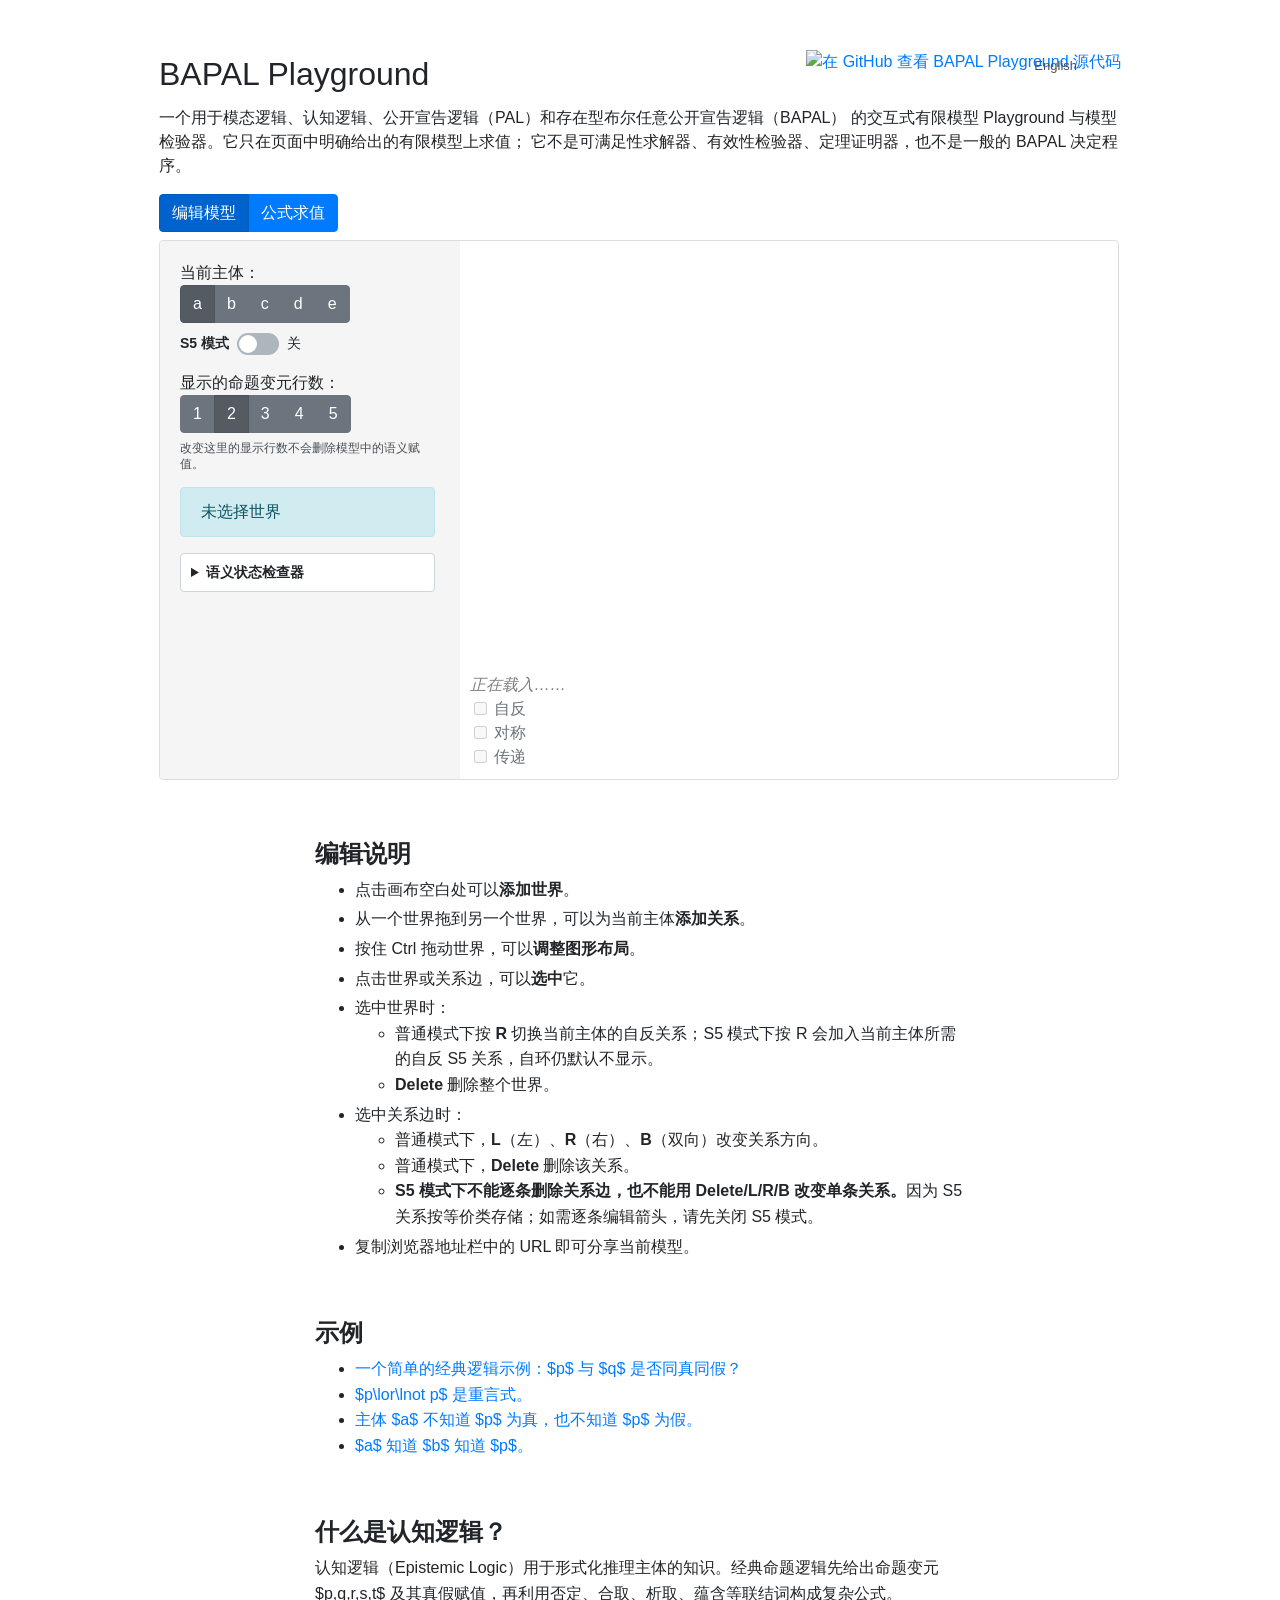
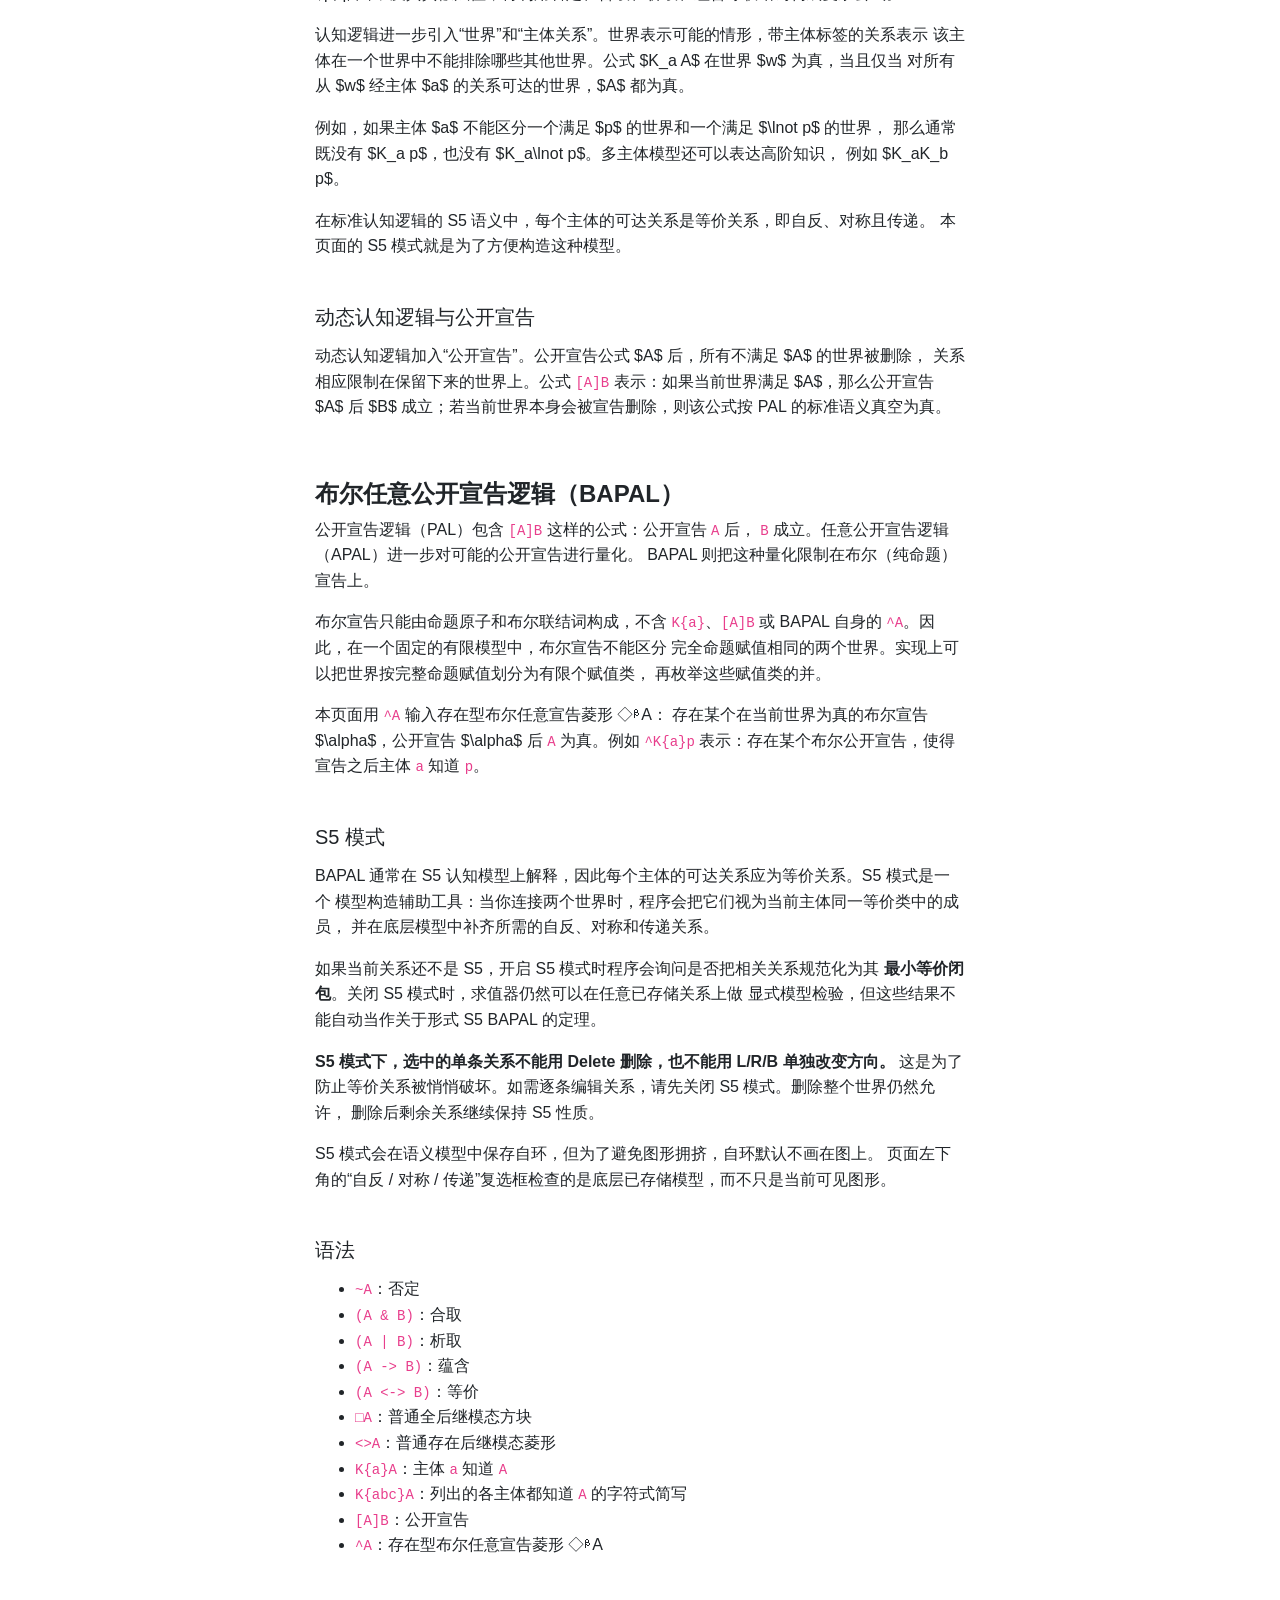
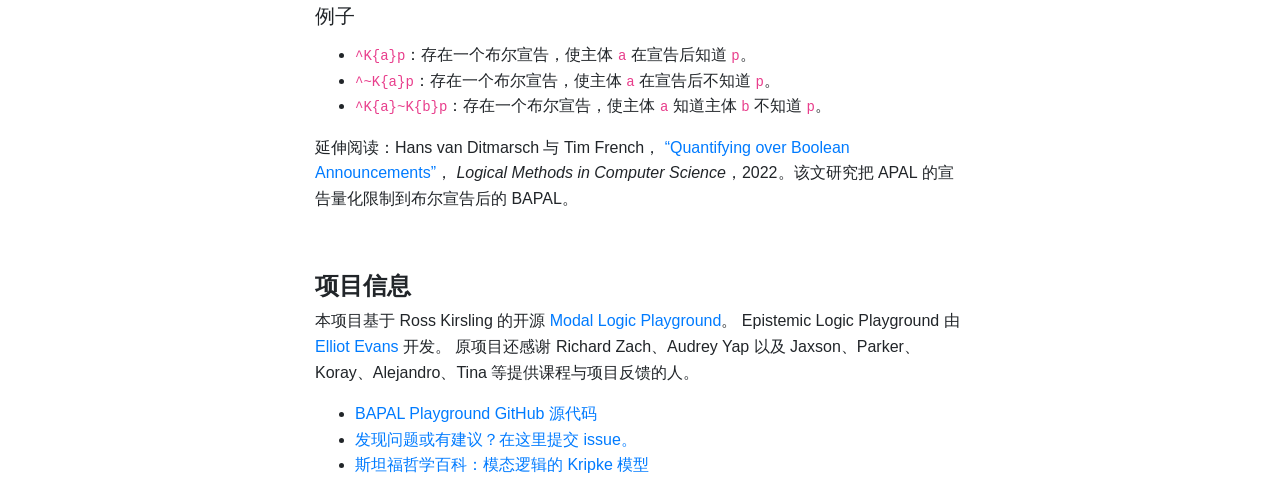
==== zh.html @ 024e2b1b "add UI polish and Chinese localization" ====
<!DOCTYPE html>
<html lang="zh-CN">
  <head>
    <meta charset="utf-8">
    <title>BAPAL Playground — 有限模型检验器</title>
    <link rel="stylesheet" href="https://maxcdn.bootstrapcdn.com/bootstrap/4.0.0/css/bootstrap.min.css" integrity="sha384-Gn5384xqQ1aoWXA+058RXPxPg6fy4IWvTNh0E263XmFcJlSAwiGgFAW/dAiS6JXm" crossorigin="anonymous">
    <link rel="stylesheet" href="css/app.css">
    <link rel="stylesheet" href="css/ui-polish.css">
  </head>

  <body>
    <div id="page-container">
      <div class="language-switch"><a href="index.html" data-language-target="index.html">English</a></div>
      <a href="https://github.com/Raycaesar/bapal"><img class="github-link" src="img/blacktocat-32.png" title="在 GitHub 查看 BAPAL Playground 源代码"></a>

      <h1>BAPAL Playground</h1>
      <p>
        一个用于模态逻辑、认知逻辑、公开宣告逻辑（PAL）和存在型布尔任意公开宣告逻辑（BAPAL）
        的交互式有限模型 Playground 与模型检验器。它只在页面中明确给出的有限模型上求值；
        它不是可满足性求解器、有效性检验器、定理证明器，也不是一般的 BAPAL 决定程序。
      </p>

      <section id="app">
        <div id="mode-select" class="btn-group">
          <button class="btn btn-primary active" onclick="setAppMode(MODE.EDIT)">
            <i class="icon-pencil icon-white"></i> 编辑模型
          </button>
          <button class="btn btn-primary" onclick="setAppMode(MODE.EVAL)">
            <i class="icon-eye-open icon-white"></i> 公式求值
          </button>
        </div>

        <div id="app-body">
          <div class="panel tab-content">
            <div id="edit-pane" class="tab-pane active">
              <div class="agent-btns">
                当前主体：<br>
                <div class="btn-group">
                  <button class="btn btn-secondary active" onclick="setCurrentAgent(0)">a</button>
                  <button class="btn btn-secondary" onclick="setCurrentAgent(1)">b</button>
                  <button class="btn btn-secondary" onclick="setCurrentAgent(2)">c</button>
                  <button class="btn btn-secondary" onclick="setCurrentAgent(3)">d</button>
                  <button class="btn btn-secondary" onclick="setCurrentAgent(4)">e</button>
                </div>

                <div class="s5-mode mt-2">
                  <label class="s5-switch" for="s5-mode-toggle">
                    <span class="s5-switch-label">S5 模式</span>
                    <input id="s5-mode-toggle" type="checkbox" role="switch" onchange="setS5Mode(this.checked)">
                    <span class="s5-switch-slider" aria-hidden="true"></span>
                    <span id="s5-mode-state" class="s5-switch-state">关</span>
                  </label>
                  <div id="s5-edit-message" class="alert alert-info mt-2 mb-0 inactive"></div>
                </div>
              </div>

              <div class="var-count mt-3">
                显示的命题变元行数：<br>
                <div class="btn-group">
                  <button class="btn btn-secondary" onclick="setVarCount(1)">1</button>
                  <button class="btn btn-secondary active" onclick="setVarCount(2)">2</button>
                  <button class="btn btn-secondary" onclick="setVarCount(3)">3</button>
                  <button class="btn btn-secondary" onclick="setVarCount(4)">4</button>
                  <button class="btn btn-secondary" onclick="setVarCount(5)">5</button>
                </div>
                <p class="display-projection-note mb-0">
                  改变这里的显示行数不会删除模型中的语义赋值。
                </p>
              </div>

              <div class="alert alert-info">
                <div class="selected-node-id">未选择世界</div>
                <table class="propvars inactive">
                  <tbody>
                    <tr><td class="var-name">p:</td><td class="var-value"><div class="btn-group">
                      <button class="btn btn-small btn-success" onclick="setVarForSelectedNode(0,true)">真</button>
                      <button class="btn btn-small btn-danger" onclick="setVarForSelectedNode(0,false)">假</button>
                    </div></td></tr>
                    <tr><td class="var-name">q:</td><td class="var-value"><div class="btn-group">
                      <button class="btn btn-small btn-success" onclick="setVarForSelectedNode(1,true)">真</button>
                      <button class="btn btn-small btn-danger" onclick="setVarForSelectedNode(1,false)">假</button>
                    </div></td></tr>
                    <tr class="inactive"><td class="var-name">r:</td><td class="var-value"><div class="btn-group">
                      <button class="btn btn-small btn-success" onclick="setVarForSelectedNode(2,true)">真</button>
                      <button class="btn btn-small btn-danger" onclick="setVarForSelectedNode(2,false)">假</button>
                    </div></td></tr>
                    <tr class="inactive"><td class="var-name">s:</td><td class="var-value"><div class="btn-group">
                      <button class="btn btn-small btn-success" onclick="setVarForSelectedNode(3,true)">真</button>
                      <button class="btn btn-small btn-danger" onclick="setVarForSelectedNode(3,false)">假</button>
                    </div></td></tr>
                    <tr class="inactive"><td class="var-name">t:</td><td class="var-value"><div class="btn-group">
                      <button class="btn btn-small btn-success" onclick="setVarForSelectedNode(4,true)">真</button>
                      <button class="btn btn-small btn-danger" onclick="setVarForSelectedNode(4,false)">假</button>
                    </div></td></tr>
                  </tbody>
                </table>
              </div>

              <details id="semantic-state-inspector" class="semantic-state-inspector">
                <summary>语义状态检查器</summary>
                <p id="semantic-state-summary" class="semantic-state-summary" aria-live="polite">
                  正在载入语义状态。
                </p>
                <p class="semantic-state-note">
                  语义模型是权威状态；下面的图形信息只是一个独立的可视化投影。
                </p>
                <dl class="semantic-state-fields">
                  <div><dt>活动世界</dt><dd id="semantic-live-world-count">0</dd></div>
                  <div><dt>空槽 / 已删除槽</dt><dd id="semantic-null-world-indices">无</dd></div>
                  <div><dt>所有为真的原子键</dt><dd id="semantic-true-atom-keys">无</dd></div>
                  <div><dt>浏览器支持的原子</dt><dd id="semantic-supported-atoms">p, q, r, s, t</dd></div>
                  <div><dt>当前显示的原子行</dt><dd id="semantic-displayed-atoms">p, q</dd></div>
                  <div><dt>被显示投影隐藏的受支持真原子</dt><dd id="semantic-hidden-supported-atoms">无</dd></div>
                  <div><dt>浏览器不支持但语义上为真的键</dt><dd id="semantic-unsupported-atoms">无</dd></div>
                  <div><dt>活动关系标签</dt><dd id="semantic-active-relations">无</dd></div>
                  <div><dt>已存储关系数</dt><dd id="semantic-transition-count">0</dd></div>
                  <div><dt>已存储自环数</dt><dd id="semantic-self-loop-count">0</dd></div>
                  <div><dt>可见非自环边数</dt><dd id="semantic-visible-link-count">0</dd></div>
                  <div><dt>没有主体按钮的关系标签</dt><dd id="semantic-unselectable-relations">无</dd></div>
                  <div><dt>S5 模式</dt><dd id="semantic-s5-state">关</dd></div>
                </dl>
                <h3 class="semantic-state-heading">警告</h3>
                <div id="semantic-state-warnings" class="semantic-state-warnings" role="status" aria-live="polite">无。</div>
                <h3 class="semantic-state-heading">机器可读快照</h3>
                <pre id="semantic-state-json" class="semantic-state-json" tabindex="0" aria-label="语义模型与图形投影 JSON"></pre>
              </details>
            </div>

            <div id="eval-pane" class="tab-pane">
              <div class="eval-input">
                输入公式：
                <input type="text" placeholder="例如：(p -> K{a}p)">
                <button class="btn btn-primary" onclick="evaluateFormula()">求值</button>
                或
                <button class="btn btn-dark" onclick="announceFormula()">[📣] 公开宣告</button>
              </div>

              <div class="eval-output inactive"></div>

              <div class="instructions">
                <ul class="unstyled pl-4">
                  <li>用 <code>~A</code> 表示 $\lnot{}A$</li>
                  <li>用 <code>(A &amp; B)</code> 表示 $A\land{}B$</li>
                  <li>用 <code>(A | B)</code> 表示 $A\lor{}B$</li>
                  <li>用 <code>(A -&gt; B)</code> 表示 $A\rightarrow{}B$</li>
                  <li>用 <code>(A &lt;-&gt; B)</code> 表示 $A\leftrightarrow{}B$</li>
                  <li>用 <code>&#9633;A</code> 表示普通模态逻辑中“所有后继世界”的方块算子</li>
                  <li>用 <code>&lt;&gt;A</code> 表示普通模态逻辑中“存在后继世界”的菱形算子</li>
                  <li>用 <code>K{a}A</code> 表示主体 <code>a</code> 知道 <code>A</code></li>
                  <li><code>K{abc}A</code> 是 <code>K{a}A</code>、<code>K{b}A</code>、<code>K{c}A</code> 都成立的简写</li>
                  <li>用 <code>[A]B</code> 表示公开宣告</li>
                  <li>用 <code>^A</code> 表示存在型布尔任意宣告菱形 &#9671;&#7517;A</li>
                </ul>
                <p>
                  求值只标记这个明确给出的有限模型中各世界上的真值。在当前模型的某个世界为真，
                  并不等于逻辑可满足；在当前模型所有世界都为真，也不等于逻辑有效。
                  上面的普通模态方/菱形也不是 BAPAL 算子。
                </p>
              </div>
            </div>
          </div>

          <div style="position: absolute; bottom: 10px; left: 310px; z-index: 10;">
            <i style="color: gray;" id="checks-title">正在载入……</i><br>
            <input type="checkbox" class="form-check-input ml-1" id="reflexive-check" disabled>
            <label class="form-check-label ml-4" for="reflexive-check">自反</label><br>
            <input type="checkbox" class="form-check-input ml-1" id="symmetric-check" disabled>
            <label class="form-check-label ml-4" for="symmetric-check">对称</label><br>
            <input type="checkbox" class="form-check-input ml-1" id="transitive-check" disabled>
            <label class="form-check-label ml-4" for="transitive-check">传递</label>
          </div>

          <div class="graph"></div>
          <div class="current-formula inactive"></div>
        </div>
      </section>

      <section class="text-section">
        <h2>编辑说明</h2>
        <ul class="unstyled">
          <li class="mb-1">点击画布空白处可以<strong>添加世界</strong>。</li>
          <li class="mb-1">从一个世界拖到另一个世界，可以为当前主体<strong>添加关系</strong>。</li>
          <li class="mb-1">按住 Ctrl 拖动世界，可以<strong>调整图形布局</strong>。</li>
          <li class="mb-1">点击世界或关系边，可以<strong>选中</strong>它。</li>
          <li class="mb-1">
            选中世界时：
            <ul>
              <li>普通模式下按 <strong>R</strong> 切换当前主体的自反关系；S5 模式下按 R 会加入当前主体所需的自反 S5 关系，自环仍默认不显示。</li>
              <li><strong>Delete</strong> 删除整个世界。</li>
            </ul>
          </li>
          <li class="mb-1">
            选中关系边时：
            <ul>
              <li>普通模式下，<strong>L</strong>（左）、<strong>R</strong>（右）、<strong>B</strong>（双向）改变关系方向。</li>
              <li>普通模式下，<strong>Delete</strong> 删除该关系。</li>
              <li><strong>S5 模式下不能逐条删除关系边，也不能用 Delete/L/R/B 改变单条关系。</strong>因为 S5 关系按等价类存储；如需逐条编辑箭头，请先关闭 S5 模式。</li>
            </ul>
          </li>
          <li class="mb-1">复制浏览器地址栏中的 URL 即可分享当前模型。</li>
        </ul>
      </section>

      <section class="text-section">
        <h2>示例</h2>
        <ul>
          <li><a href="zh.html?model=%3BAqS&formula=(p-%3Eq)%26(q-%3Ep)">一个简单的经典逻辑示例：$p$ 与 $q$ 是否同真同假？</a></li>
          <li><a href="zh.html?model=%3BAqS&formula=p%7C~p">$p\lor\lnot p$ 是重言式。</a></li>
          <li><a href="zh.html?model=ApS1a%2C0a%2C%3BAS0a%2C1a%2C&formula=K%7Ba%7Dp%7C(K%7Ba%7D(~p))">主体 $a$ 不知道 $p$ 为真，也不知道 $p$ 为假。</a></li>
          <li><a href="zh.html?model=ApqS1a%2C0a%2C2b%2C0b%2C1b%2C4a%2C%3BApqS0a%2C1a%2C2b%2C1b%2C0b%2C4a%2C%3BApqS0b%2C1b%2C2b%2C2a%2C%3B%3BAS1a%2C0a%2C4a%2C4b%2C&formula=K%7Ba%7DK%7Bb%7Dp">$a$ 知道 $b$ 知道 $p$。</a></li>
        </ul>
      </section>

      <section class="text-section">
        <h2>什么是认知逻辑？</h2>
        <p>
          认知逻辑（Epistemic Logic）用于形式化推理主体的知识。经典命题逻辑先给出命题变元
          $p,q,r,s,t$ 及其真假赋值，再利用否定、合取、析取、蕴含等联结词构成复杂公式。
        </p>
        <p>
          认知逻辑进一步引入“世界”和“主体关系”。世界表示可能的情形，带主体标签的关系表示
          该主体在一个世界中不能排除哪些其他世界。公式 $K_a A$ 在世界 $w$ 为真，当且仅当
          对所有从 $w$ 经主体 $a$ 的关系可达的世界，$A$ 都为真。
        </p>
        <p>
          例如，如果主体 $a$ 不能区分一个满足 $p$ 的世界和一个满足 $\lnot p$ 的世界，
          那么通常既没有 $K_a p$，也没有 $K_a\lnot p$。多主体模型还可以表达高阶知识，
          例如 $K_aK_b p$。
        </p>
        <p>
          在标准认知逻辑的 S5 语义中，每个主体的可达关系是等价关系，即自反、对称且传递。
          本页面的 S5 模式就是为了方便构造这种模型。
        </p>

        <h3>动态认知逻辑与公开宣告</h3>
        <p>
          动态认知逻辑加入“公开宣告”。公开宣告公式 $A$ 后，所有不满足 $A$ 的世界被删除，
          关系相应限制在保留下来的世界上。公式 <code>[A]B</code> 表示：如果当前世界满足
          $A$，那么公开宣告 $A$ 后 $B$ 成立；若当前世界本身会被宣告删除，则该公式按 PAL
          的标准语义真空为真。
        </p>
      </section>

      <section class="text-section">
        <h2>布尔任意公开宣告逻辑（BAPAL）</h2>
        <p>
          公开宣告逻辑（PAL）包含 <code>[A]B</code> 这样的公式：公开宣告 <code>A</code> 后，
          <code>B</code> 成立。任意公开宣告逻辑（APAL）进一步对可能的公开宣告进行量化。
          BAPAL 则把这种量化限制在布尔（纯命题）宣告上。
        </p>
        <p>
          布尔宣告只能由命题原子和布尔联结词构成，不含 <code>K{a}</code>、<code>[A]B</code>
          或 BAPAL 自身的 <code>^A</code>。因此，在一个固定的有限模型中，布尔宣告不能区分
          完全命题赋值相同的两个世界。实现上可以把世界按完整命题赋值划分为有限个赋值类，
          再枚举这些赋值类的并。
        </p>
        <p>
          本页面用 <code>^A</code> 输入存在型布尔任意宣告菱形 &#9671;&#7517;A：
          存在某个在当前世界为真的布尔宣告 $\alpha$，公开宣告 $\alpha$ 后 <code>A</code>
          为真。例如 <code>^K{a}p</code> 表示：存在某个布尔公开宣告，使得宣告之后主体
          <code>a</code> 知道 <code>p</code>。
        </p>

        <h3>S5 模式</h3>
        <p>
          BAPAL 通常在 S5 认知模型上解释，因此每个主体的可达关系应为等价关系。S5 模式是一个
          模型构造辅助工具：当你连接两个世界时，程序会把它们视为当前主体同一等价类中的成员，
          并在底层模型中补齐所需的自反、对称和传递关系。
        </p>
        <p>
          如果当前关系还不是 S5，开启 S5 模式时程序会询问是否把相关关系规范化为其
          <strong>最小等价闭包</strong>。关闭 S5 模式时，求值器仍然可以在任意已存储关系上做
          显式模型检验，但这些结果不能自动当作关于形式 S5 BAPAL 的定理。
        </p>
        <p>
          <strong>S5 模式下，选中的单条关系不能用 Delete 删除，也不能用 L/R/B 单独改变方向。</strong>
          这是为了防止等价关系被悄悄破坏。如需逐条编辑关系，请先关闭 S5 模式。删除整个世界仍然允许，
          删除后剩余关系继续保持 S5 性质。
        </p>
        <p>
          S5 模式会在语义模型中保存自环，但为了避免图形拥挤，自环默认不画在图上。
          页面左下角的“自反 / 对称 / 传递”复选框检查的是底层已存储模型，而不只是当前可见图形。
        </p>

        <h3>语法</h3>
        <ul>
          <li><code>~A</code>：否定</li>
          <li><code>(A &amp; B)</code>：合取</li>
          <li><code>(A | B)</code>：析取</li>
          <li><code>(A -&gt; B)</code>：蕴含</li>
          <li><code>(A &lt;-&gt; B)</code>：等价</li>
          <li><code>&#9633;A</code>：普通全后继模态方块</li>
          <li><code>&lt;&gt;A</code>：普通存在后继模态菱形</li>
          <li><code>K{a}A</code>：主体 <code>a</code> 知道 <code>A</code></li>
          <li><code>K{abc}A</code>：列出的各主体都知道 <code>A</code> 的字符式简写</li>
          <li><code>[A]B</code>：公开宣告</li>
          <li><code>^A</code>：存在型布尔任意宣告菱形 &#9671;&#7517;A</li>
        </ul>

        <h3>例子</h3>
        <ul>
          <li><code>^K{a}p</code>：存在一个布尔宣告，使主体 <code>a</code> 在宣告后知道 <code>p</code>。</li>
          <li><code>^~K{a}p</code>：存在一个布尔宣告，使主体 <code>a</code> 在宣告后不知道 <code>p</code>。</li>
          <li><code>^K{a}~K{b}p</code>：存在一个布尔宣告，使主体 <code>a</code> 知道主体 <code>b</code> 不知道 <code>p</code>。</li>
        </ul>
        <p>
          延伸阅读：Hans van Ditmarsch 与 Tim French，
          <a href="https://doi.org/10.46298/lmcs-18(1:20)2022">“Quantifying over Boolean Announcements”</a>，
          <em>Logical Methods in Computer Science</em>，2022。该文研究把 APAL 的宣告量化限制到布尔宣告后的 BAPAL。
        </p>
      </section>

      <section class="text-section">
        <h2>项目信息</h2>
        <p>
          本项目基于 Ross Kirsling 的开源
          <a href="http://rkirsling.github.io/modallogic/">Modal Logic Playground</a>。
          Epistemic Logic Playground 由 <a href="https://elliot.website">Elliot Evans</a> 开发。
          原项目还感谢 Richard Zach、Audrey Yap 以及 Jaxson、Parker、Koray、Alejandro、Tina
          等提供课程与项目反馈的人。
        </p>
        <ul>
          <li><a href="https://github.com/Raycaesar/bapal">BAPAL Playground GitHub 源代码</a></li>
          <li><a href="https://github.com/Raycaesar/bapal/issues">发现问题或有建议？在这里提交 issue。</a></li>
          <li><a href="https://plato.stanford.edu/entries/dynamic-epistemic/appendix-A-kripke.html">斯坦福哲学百科：模态逻辑的 Kripke 模型</a></li>
        </ul>
      </section>
    </div>
  </body>

  <script type="text/x-mathjax-config">MathJax.Hub.Config({ tex2jax: { inlineMath: [['$','$']] } });</script>
  <script type="text/javascript" async
    src="https://cdnjs.cloudflare.com/ajax/libs/mathjax/2.7.7/MathJax.js?config=TeX-MML-AM_CHTML">
  </script>
  <script src="lib/d3.min.js"></script>
  <script src="lib/formula-parser.min.js"></script>
  <script src="js/MPL.js"></script>
  <script src="js/schema-v1.js"></script>
  <script src="js/s5-policy.js"></script>
  <script src="js/app.js"></script>
  <script src="js/ui-polish.js"></script>
</html>
---- css/app.css ----
body {
  font-family: 'Open Sans', sans-serif;
}

#page-container {
  width: 962px;
  position: relative;
  margin: 50px auto 0;
}

.inactive {
  display: none;
}
.show {
  display: inline;
}

img.github-link {
  position: absolute;
  top: 0;
  right: 0;
}

h1 {
  font-size: 32px;
  line-height: 48px;
  font-weight: 300;
}

h2 {
  font-size: 24px;
  font-weight: 300;
}

h3 {
  font-size: 20px;
  line-height: 36px;
  font-weight: 300;
}

#app {
  position: relative;
}

#mode-select {
  margin-bottom: 8px;
}

#model-link {
  position: absolute;
  top: 0;
  right: 0;
}

#app-body {
  border: 1px solid #ddd;
  border-radius: 4px;
  width: 960px;
  height: 540px;
  position: relative;
  overflow: hidden;
}

#app-body .panel {
  width: 300px;
  height: 100%;
  padding: 20px 19px 20px 20px;
  background-color: #f5f5f5;
  position: absolute;
  left: 0;
}

#app-body .panel .tab-pane {
  height: 100%;
  position: relative;
  overflow-x: hidden;
  overflow-y: auto;
  padding-right: 6px;
}

div.var-count {
  margin-bottom: 15px;
}

.display-projection-note {
  color: #495057;
  font-size: 12px;
  line-height: 1.35;
  margin-top: 7px;
}

.semantic-state-inspector {
  border: 1px solid #ced4da;
  border-radius: 4px;
  background: #fff;
  font-size: 12px;
  margin-bottom: 12px;
  padding: 8px 10px;
}

.semantic-state-inspector > summary {
  cursor: pointer;
  font-size: 14px;
  font-weight: 600;
}

.semantic-state-inspector > summary:focus {
  outline: 2px solid #007bff;
  outline-offset: 2px;
}

.semantic-state-summary,
.semantic-state-note {
  line-height: 1.4;
  margin: 8px 0;
}

.semantic-state-note {
  color: #495057;
}

.semantic-state-fields {
  margin: 0;
}

.semantic-state-fields > div {
  border-top: 1px solid #e9ecef;
  padding: 5px 0;
}

.semantic-state-fields dt {
  font-weight: 600;
}

.semantic-state-fields dd {
  margin: 1px 0 0;
  overflow-wrap: anywhere;
}

.semantic-state-heading {
  font-size: 13px;
  font-weight: 600;
  line-height: 1.4;
  margin: 10px 0 4px;
}

.semantic-state-warnings {
  background: #fff3cd;
  border: 1px solid #ffeeba;
  border-radius: 3px;
  overflow-wrap: anywhere;
  padding: 6px;
  white-space: pre-line;
}

.semantic-state-json {
  background: #f8f9fa;
  border: 1px solid #dee2e6;
  border-radius: 3px;
  font-size: 10px;
  line-height: 1.35;
  margin: 0;
  max-height: 220px;
  overflow: auto;
  padding: 6px;
  white-space: pre;
}

.s5-switch {
  align-items: center;
  cursor: pointer;
  display: inline-flex;
  font-size: 14px;
  gap: 8px;
  margin-bottom: 0;
}

.s5-switch input {
  height: 1px;
  opacity: 0;
  position: absolute;
  width: 1px;
}

.s5-switch-label {
  font-weight: 600;
}

.s5-switch-slider {
  background-color: #adb5bd;
  border-radius: 12px;
  display: inline-block;
  height: 22px;
  position: relative;
  transition: background-color 120ms ease;
  width: 42px;
}

.s5-switch-slider::before {
  background-color: #fff;
  border-radius: 50%;
  content: "";
  height: 18px;
  left: 2px;
  position: absolute;
  top: 2px;
  transition: transform 120ms ease;
  width: 18px;
}

.s5-switch input:checked + .s5-switch-slider {
  background-color: #007bff;
}

.s5-switch input:checked + .s5-switch-slider::before {
  transform: translateX(20px);
}

.s5-switch input:focus + .s5-switch-slider {
  box-shadow: 0 0 0 0.2rem rgba(0, 123, 255, 0.25);
}

.s5-switch-state {
  min-width: 24px;
}

table.propvars {
  position: relative;
  top: -28px;
  left: 70px;
  margin-bottom: -28px;
}

table.propvars td.var-name {
  padding: 0 6px;
}

.eval-input {
  margin-bottom: 10px;
}

.eval-input input {
  width: 100%;
  font-family: Monaco, Menlo, Consolas, "Courier New", monospace;
  font-size: 12px;
  border: none;
  padding: 10px;
}

.eval-output .alert {
  padding-right: 14px;
  margin-bottom: 10px;
}

.eval-output .alert > div {
  overflow-y: auto;
  max-height: 56px;
}

.eval-output .alert > div > div {
  overflow: hidden;
}

.eval-output .symbol {
  width: 20px;
  font-weight: bold;
  display: inline-block;
}

.instructions {
  margin-top: 16px;
}

.instructions > ul {
  margin-bottom: 0;
}

.instructions > ul > li:not(:last-child) {
  margin-bottom: 8px;
}

#app-body .graph {
  width: 640px;
  height: 540px;
  position: absolute;
  left: 320px;
}

#app-body .current-formula {
  position: absolute;
  top: 0;
  left: 300px;
  background-color: #f5f5f5;
  padding: 10px;
}

svg {
  background-color: #FFF;
  border-radius: 0 3px 3px 0;
  cursor: default;
  -webkit-user-select: none;
  -moz-user-select: none;
  -ms-user-select: none;
  -o-user-select: none;
  user-select: none;
}

svg.edit:not(.active):not(.ctrl) {
  cursor: crosshair;
}

path.link {
  fill: none;
  stroke-width: 3px;
  cursor: default;
}

.agent-a {
  stroke: orangered;
  fill: orangered;
}
.agent-b {
  stroke: orange;
  fill: orange;
}
.agent-c {
  stroke: purple;
  fill: purple;
}
.agent-d {
  stroke: yellowgreen;
  fill: yellowgreen;
}
.agent-e {
  stroke: turquoise;
  fill: turquoise;
}

svg.edit:not(.active):not(.ctrl) path.link {
  cursor: pointer;
}

path.link.selected {
  stroke-dasharray: 10,2;
}

path.link.dragline {
  pointer-events: none;
}

path.link.hidden {
  stroke-width: 0;
}

svg.edit circle.node {
  cursor: pointer;
  stroke-width: 0;
}

g.waiting circle.node {
  fill: #c7c7c7 !important;
  stroke-width: 0;
}

g.true circle.node {
  fill: #98df8a !important;
  stroke-width: 0;
}

g.false circle.node {
  fill: #ff9896 !important;
  stroke-width: 0;
}

text {
  font-size: 14px;
  pointer-events: none;
}

.agent-text {
  stroke: #FFF;
  paint-order: stroke;
  stroke-width: 2px;
  font: italic 6px sans-serif;
}

text.shadow {
  stroke: #FFF;
  stroke-width: 5px;
}

text.id {
  text-anchor: middle;
  font-weight: bold;
}

.text-section {
  width: 650px;
  line-height: 1.6;
  margin: 0 auto;
}

section h2 {
  font-weight: bold;
  margin-top: 60px;
}

section h3 {
  margin-top: 40px;
}

.table-striped tr:last-child td:first-child {
  border-bottom-left-radius: 4px;
}

.table-striped tr:last-child td:last-child {
  border-bottom-right-radius: 4px;
}

.connective-table th,
.connective-table td {
  width: 25%;
}

.truth-table th,
.truth-table td {
  width: 25%;
  text-align: center;
}

.truth-table th:nth-child(2),
.truth-table td:nth-child(2) {
  border-right: 1px solid #ddd;
}

.relation-table th:first-child,
.relation-table td:first-child {
  width: 350px;
}

.relation-table th:nth-child(2),
.relation-table td:nth-child(2) {
  width: 200px;
}

.well > ul, .well > ol, .well > table {
  margin-bottom: 0;
}

.well > p {
  margin-bottom: 8px;
}

.example {
  padding: 0 0 0 15px;
  margin: 30px 0;
  border-left: 5px solid #bce8f1;
}

.svg-well {
  margin: 0 auto 20px;
  width: 350px;
}

svg.static {
  background: none;
  border-radius: none;
}

svg.static * {
  cursor: default;
}

.wffs > div {
  display: inline-block;
  width: 33%;
  text-align: center;
}

.indent {
  margin-left: 10px;
}

footer {
  margin: 75px 0 25px;
  text-align: center;
  font-size: 13px;
}

#link-dialog.in {
  top: 302px;
}

#link-dialog .modal-header {
  background-color: #f7f7f7;
  border-radius: 5px 5px 0 0;
}

#link-dialog input {
  width: 516px;
  background-color: #fff;
  cursor: default;
}
---- css/ui-polish.css ----
/* Small post-Stage-0 UI polish layer.
   This file intentionally changes presentation only. */

.language-switch {
  position: absolute;
  top: 4px;
  right: 44px;
  z-index: 20;
  font-size: 13px;
  line-height: 24px;
}

.language-switch a {
  color: #495057;
  text-decoration: none;
}

.language-switch a:hover,
.language-switch a:focus {
  color: #0056b3;
  text-decoration: underline;
}

/*
 * The browser/OS crosshair can become white on the white graph canvas.
 * Use an explicit black crosshair with a white outline so it remains visible
 * on both light and dark node/link backgrounds.
 */
svg.edit:not(.active):not(.ctrl) {
  cursor:
    url("data:image/svg+xml,%3Csvg xmlns='http://www.w3.org/2000/svg' width='32' height='32' viewBox='0 0 32 32'%3E%3Cpath d='M16 2V30M2 16H30' stroke='white' stroke-width='5' stroke-linecap='round'/%3E%3Cpath d='M16 2V30M2 16H30' stroke='black' stroke-width='2' stroke-linecap='round'/%3E%3Ccircle cx='16' cy='16' r='2.5' fill='white' stroke='black' stroke-width='1.5'/%3E%3C/svg%3E")
    16 16,
    crosshair;
}

#s5-edit-message {
  line-height: 1.4;
}
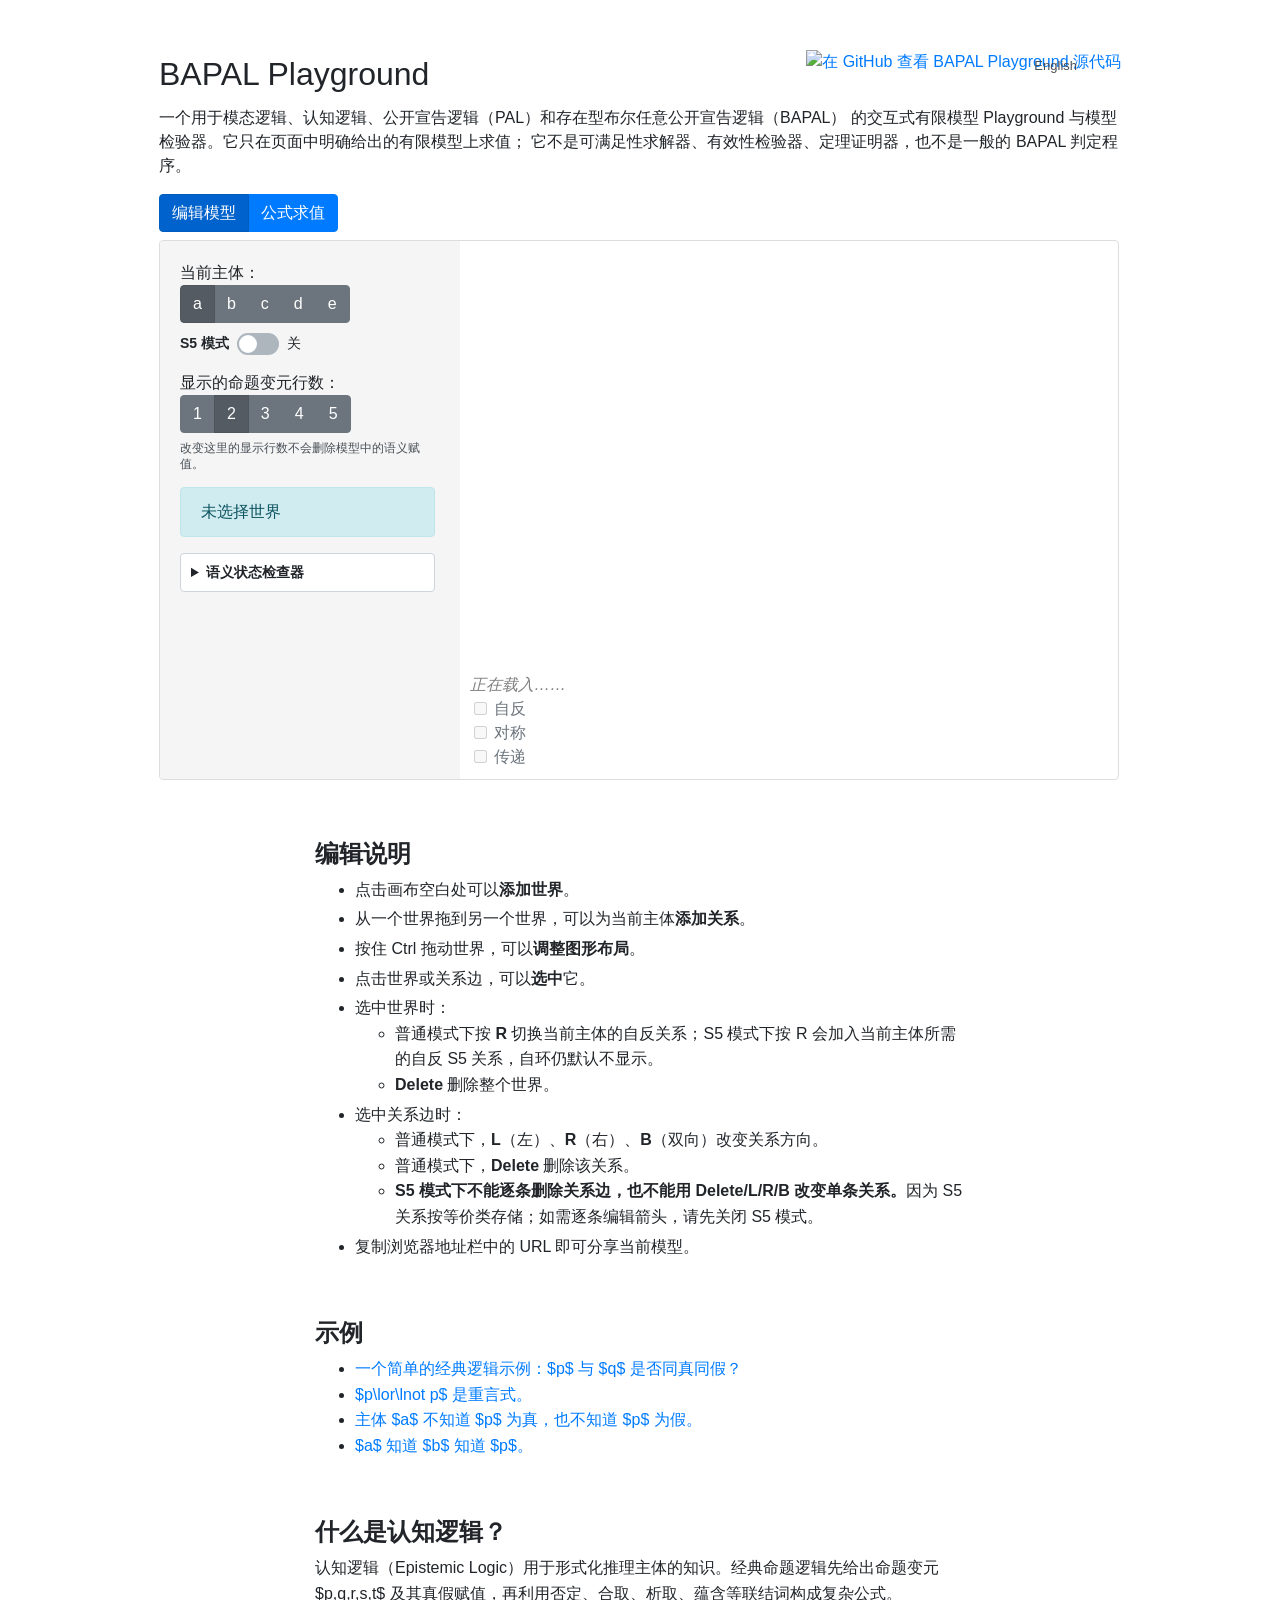
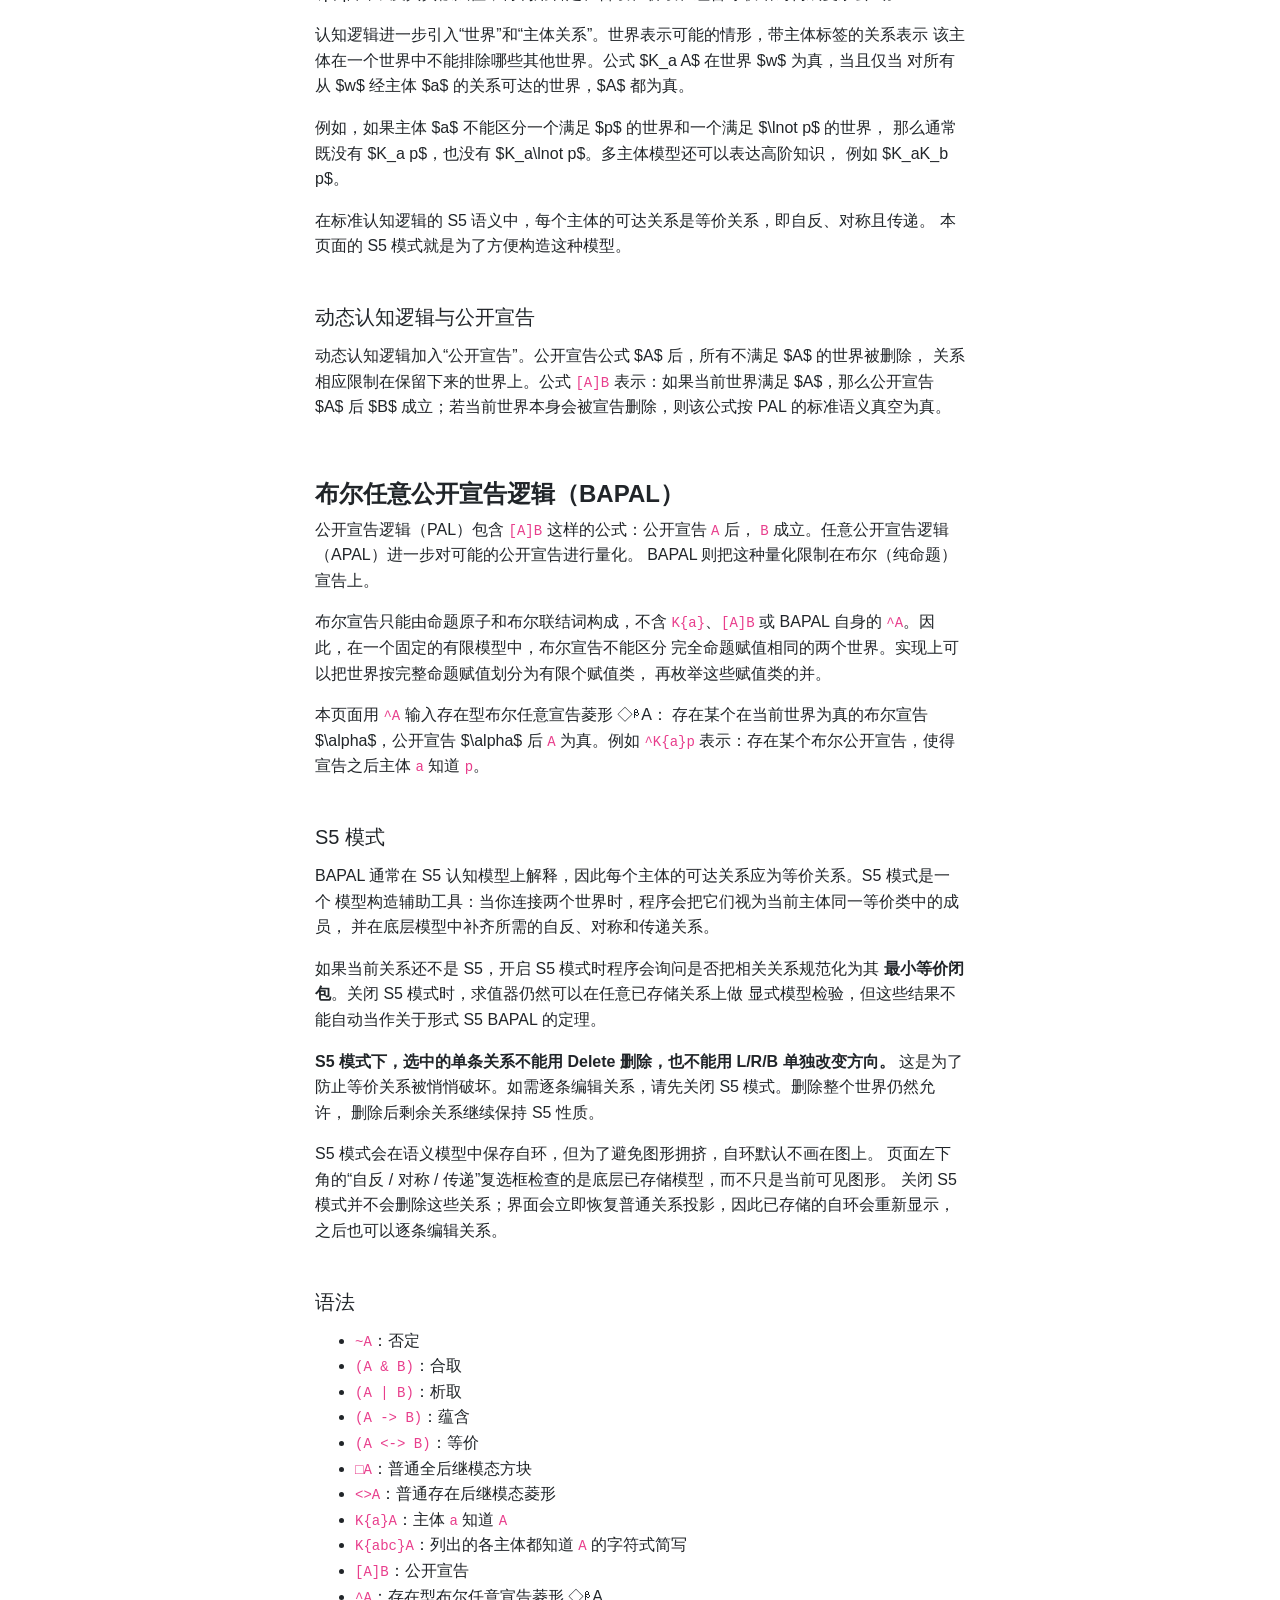
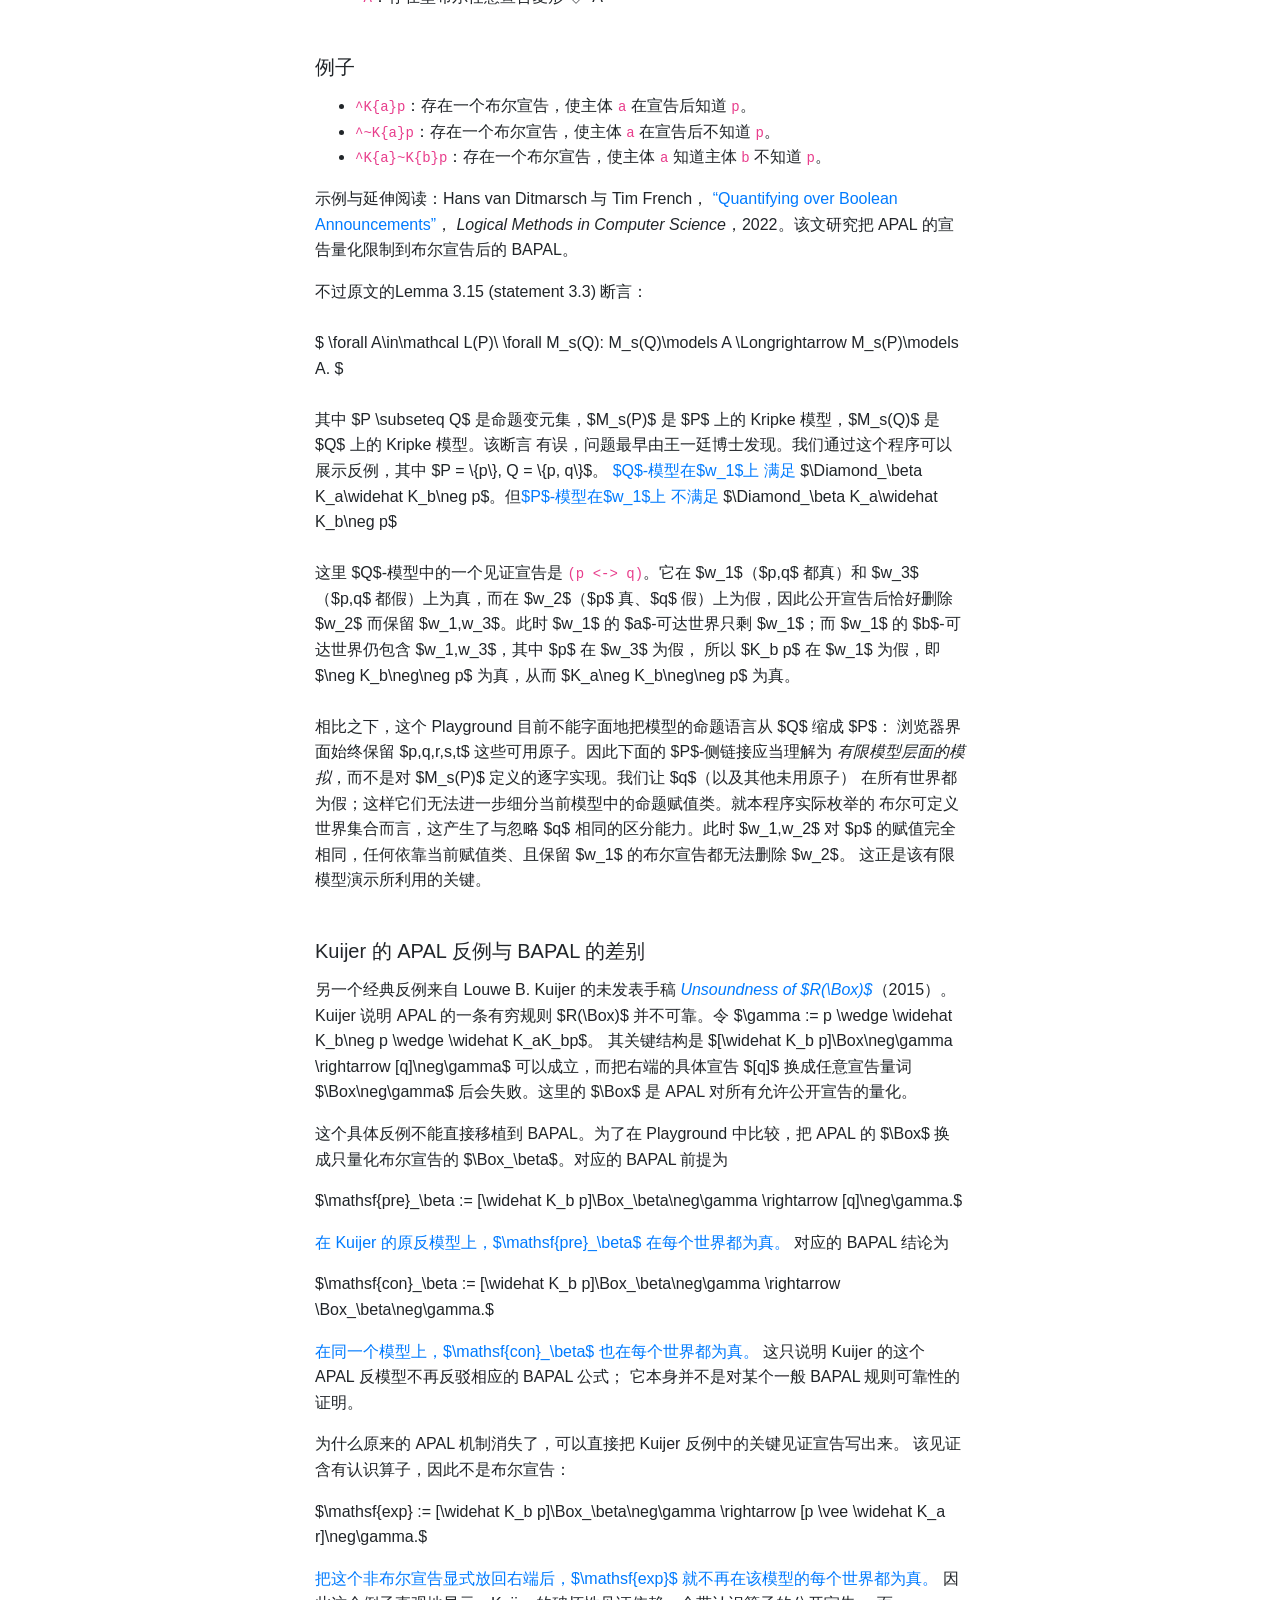
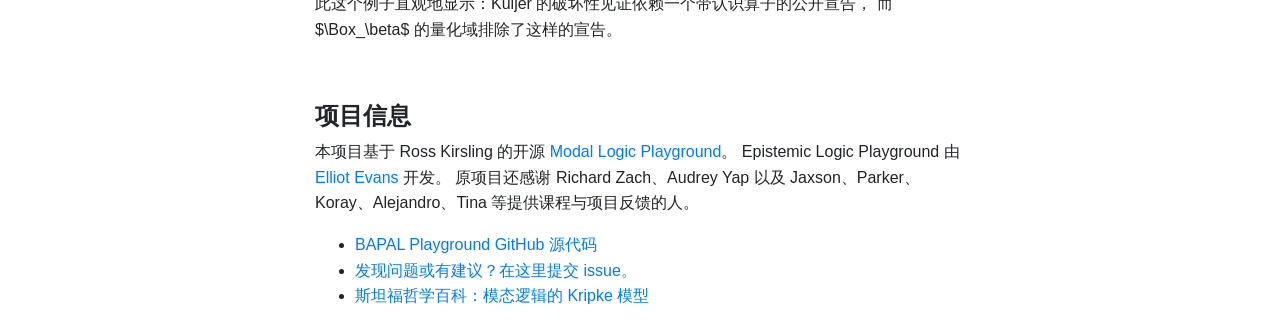
==== commit 4e423819: "add bilingual UI polish and persistent editor state" ====
--- a/zh.html
+++ b/zh.html
@@ -17,7 +17,7 @@
       <p>
         一个用于模态逻辑、认知逻辑、公开宣告逻辑（PAL）和存在型布尔任意公开宣告逻辑（BAPAL）
         的交互式有限模型 Playground 与模型检验器。它只在页面中明确给出的有限模型上求值；
-        它不是可满足性求解器、有效性检验器、定理证明器，也不是一般的 BAPAL 决定程序。
+        它不是可满足性求解器、有效性检验器、定理证明器，也不是一般的 BAPAL 判定程序。
       </p>
 
       <section id="app">
@@ -280,6 +280,8 @@
         <p>
           S5 模式会在语义模型中保存自环，但为了避免图形拥挤，自环默认不画在图上。
           页面左下角的“自反 / 对称 / 传递”复选框检查的是底层已存储模型，而不只是当前可见图形。
+          关闭 S5 模式并不会删除这些关系；界面会立即恢复普通关系投影，因此已存储的自环会重新显示，
+          之后也可以逐条编辑关系。
         </p>
 
         <h3>语法</h3>
@@ -304,9 +306,98 @@
           <li><code>^K{a}~K{b}p</code>：存在一个布尔宣告，使主体 <code>a</code> 知道主体 <code>b</code> 不知道 <code>p</code>。</li>
         </ul>
         <p>
-          延伸阅读：Hans van Ditmarsch 与 Tim French，
+          示例与延伸阅读：Hans van Ditmarsch 与 Tim French，
           <a href="https://doi.org/10.46298/lmcs-18(1:20)2022">“Quantifying over Boolean Announcements”</a>，
           <em>Logical Methods in Computer Science</em>，2022。该文研究把 APAL 的宣告量化限制到布尔宣告后的 BAPAL。
+        </p>
+        <p>
+          不过原文的Lemma 3.15 (statement 3.3) 断言：
+ <br> 
+  <br>        
+        $ \forall A\in\mathcal L(P)\ \forall M_s(Q):
+ 
+ M_s(Q)\models A
+ \Longrightarrow
+ M_s(P)\models A. $
+ <br>
+  <br>        
+ 其中 $P \subseteq Q$ 是命题变元集，$M_s(P)$ 是 $P$ 上的 Kripke 模型，$M_s(Q)$ 是 $Q$ 上的 Kripke 模型。该断言
+ 有误，问题最早由王一廷博士发现。我们通过这个程序可以展示反例，其中 $P = \{p\}, Q = \{p, q\}$。
+
+ <a href="zh.html?model=%3BApqS1a%2C1b%2C1c%2C1d%2C1e%2C2a%2C3b%2C%3BApS2a%2C2b%2C2c%2C2d%2C2e%2C1a%2C%3BAS3a%2C3b%2C3c%2C3d%2C3e%2C1b%2C&formula=%5EK%7Ba%7D~K%7Bb%7D~~p&s5=1&vars=2">$Q$-模型在$w_1$上 满足 </a>$\Diamond_\beta K_a\widehat K_b\neg p$。但<a href="zh.html?model=%3BApS2a%2C1a%2C1b%2C1c%2C1d%2C1e%2C3b%2C%3BApS1a%2C2a%2C2b%2C2c%2C2d%2C2e%2C%3BAS3a%2C3b%2C3c%2C3d%2C3e%2C1b%2C&formula=%5EK%7Ba%7D~K%7Bb%7D~~p&s5=1&vars=1">$P$-模型在$w_1$上 不满足 </a>$\Diamond_\beta K_a\widehat K_b\neg p$
+          <br><br>
+          这里 $Q$-模型中的一个见证宣告是 <code>(p &lt;-&gt; q)</code>。它在
+          $w_1$（$p,q$ 都真）和 $w_3$（$p,q$ 都假）上为真，而在
+          $w_2$（$p$ 真、$q$ 假）上为假，因此公开宣告后恰好删除 $w_2$ 而保留
+          $w_1,w_3$。此时 $w_1$ 的 $a$-可达世界只剩 $w_1$；而
+          $w_1$ 的 $b$-可达世界仍包含 $w_1,w_3$，其中 $p$ 在 $w_3$ 为假，
+          所以 $K_b p$ 在 $w_1$ 为假，即
+          $\neg K_b\neg\neg p$ 为真，从而
+          $K_a\neg K_b\neg\neg p$ 为真。
+          <br><br>
+          相比之下，这个 Playground 目前不能字面地把模型的命题语言从 $Q$ 缩成 $P$：
+          浏览器界面始终保留 $p,q,r,s,t$ 这些可用原子。因此下面的 $P$-侧链接应当理解为
+          <em>有限模型层面的模拟</em>，而不是对 $M_s(P)$ 定义的逐字实现。我们让 $q$（以及其他未用原子）
+          在所有世界都为假；这样它们无法进一步细分当前模型中的命题赋值类。就本程序实际枚举的
+          布尔可定义世界集合而言，这产生了与忽略 $q$ 相同的区分能力。此时 $w_1,w_2$ 对 $p$
+          的赋值完全相同，任何依靠当前赋值类、且保留 $w_1$ 的布尔宣告都无法删除 $w_2$。
+          这正是该有限模型演示所利用的关键。
+          
+        </p>
+
+        <h3>Kuijer 的 APAL 反例与 BAPAL 的差别</h3>
+        <p>
+          另一个经典反例来自 Louwe B. Kuijer 的未发表手稿
+          <a href="https://personal.us.es/hvd/APAL_counterexample.pdf"><em>Unsoundness of $R(\Box)$</em></a>（2015）。
+          Kuijer 说明 APAL 的一条有穷规则 $R(\Box)$ 并不可靠。令
+          $\gamma := p \wedge \widehat K_b\neg p \wedge \widehat K_aK_bp$。
+          其关键结构是
+          $[\widehat K_b p]\Box\neg\gamma \rightarrow [q]\neg\gamma$
+          可以成立，而把右端的具体宣告 $[q]$ 换成任意宣告量词
+          $\Box\neg\gamma$ 后会失败。这里的 $\Box$ 是 APAL 对所有允许公开宣告的量化。
+        </p>
+        <p>
+          这个具体反例不能直接移植到 BAPAL。为了在 Playground 中比较，把 APAL 的
+          $\Box$ 换成只量化布尔宣告的 $\Box_\beta$。对应的 BAPAL 前提为
+        </p>
+        <p>
+          $\mathsf{pre}_\beta :=
+          [\widehat K_b p]\Box_\beta\neg\gamma
+          \rightarrow [q]\neg\gamma.$
+        </p>
+        <p>
+          <a href="zh.html?model=%3BApS1a%2C1b%2C1c%2C1d%2C1e%2C2a%2C3b%2C%3BApS2a%2C2b%2C2c%2C2d%2C2e%2C1a%2C5b%2C%3BAS3a%2C3b%2C3c%2C3d%2C3e%2C1b%2C4a%2C%3BArS4a%2C4b%2C4c%2C4d%2C4e%2C3a%2C%3BAS5a%2C5b%2C5c%2C5d%2C5e%2C2b%2C6a%2C%3BAS6a%2C6b%2C6c%2C6d%2C6e%2C5a%2C&formula=+%5B~K%7Bb%7D~p%5D~%5E~~%28p+%26+~K%7Bb%7D~~p+%26+~K%7Ba%7D~K%7Bb%7Dp%29+->+%5Bq%5D~%28p+%26+~K%7Bb%7D~~p+%26+~K%7Ba%7D~K%7Bb%7Dp%29&s5=1&vars=3">
+            在 Kuijer 的原反模型上，$\mathsf{pre}_\beta$ 在每个世界都为真。
+          </a>
+          对应的 BAPAL 结论为
+        </p>
+        <p>
+          $\mathsf{con}_\beta :=
+          [\widehat K_b p]\Box_\beta\neg\gamma
+          \rightarrow \Box_\beta\neg\gamma.$
+        </p>
+        <p>
+          <a href="zh.html?model=%3BApS1a%2C1b%2C1c%2C1d%2C1e%2C2a%2C3b%2C%3BApS2a%2C2b%2C2c%2C2d%2C2e%2C1a%2C5b%2C%3BAS3a%2C3b%2C3c%2C3d%2C3e%2C1b%2C4a%2C%3BArS4a%2C4b%2C4c%2C4d%2C4e%2C3a%2C%3BAS5a%2C5b%2C5c%2C5d%2C5e%2C2b%2C6a%2C%3BAS6a%2C6b%2C6c%2C6d%2C6e%2C5a%2C&formula=%5B~K%7Bb%7D~p%5D~%5E~~%28p+%26+~K%7Bb%7D~~p+%26+~K%7Ba%7D~K%7Bb%7Dp%29+->+~%5E~~%28p+%26+~K%7Bb%7D~~p+%26+~K%7Ba%7D~K%7Bb%7Dp%29&s5=1&vars=3">
+            在同一个模型上，$\mathsf{con}_\beta$ 也在每个世界都为真。
+          </a>
+          这只说明 Kuijer 的这个 APAL 反模型不再反驳相应的 BAPAL 公式；
+          它本身并不是对某个一般 BAPAL 规则可靠性的证明。
+        </p>
+        <p>
+          为什么原来的 APAL 机制消失了，可以直接把 Kuijer 反例中的关键见证宣告写出来。
+          该见证含有认识算子，因此不是布尔宣告：
+        </p>
+        <p>
+          $\mathsf{exp} :=
+          [\widehat K_b p]\Box_\beta\neg\gamma
+          \rightarrow [p \vee \widehat K_a r]\neg\gamma.$
+        </p>
+        <p>
+          <a href="zh.html?model=%3BApS1a%2C1b%2C1c%2C1d%2C1e%2C2a%2C3b%2C%3BApS2a%2C2b%2C2c%2C2d%2C2e%2C1a%2C5b%2C%3BAS3a%2C3b%2C3c%2C3d%2C3e%2C1b%2C4a%2C%3BArS4a%2C4b%2C4c%2C4d%2C4e%2C3a%2C%3BAS5a%2C5b%2C5c%2C5d%2C5e%2C2b%2C6a%2C%3BAS6a%2C6b%2C6c%2C6d%2C6e%2C5a%2C&formula=%5B~K%7Bb%7D~p%5D~%5E~~%28p+%26+~K%7Bb%7D~~p+%26+~K%7Ba%7D~K%7Bb%7Dp%29+->%5Bp+%7C~K%7Ba%7D~r%5D~%28p+%26+~K%7Bb%7D~~p+%26+~K%7Ba%7D~K%7Bb%7Dp%29&s5=1&vars=3">
+            把这个非布尔宣告显式放回右端后，$\mathsf{exp}$ 就不再在该模型的每个世界都为真。
+          </a>
+          因此这个例子直观地显示：Kuijer 的破坏性见证依赖一个带认识算子的公开宣告，
+          而 $\Box_\beta$ 的量化域排除了这样的宣告。
         </p>
       </section>
 
@@ -337,6 +428,7 @@
   <script src="js/MPL.js"></script>
   <script src="js/schema-v1.js"></script>
   <script src="js/s5-policy.js"></script>
+  <script src="js/ui-state-bootstrap.js"></script>
   <script src="js/app.js"></script>
   <script src="js/ui-polish.js"></script>
 </html>
--- a/css/ui-polish.css
+++ b/css/ui-polish.css
@@ -1,5 +1,5 @@
-/* Small post-Stage-0 UI polish layer.
-   This file intentionally changes presentation only. */
+/* Post-Stage-0 presentation and usability layer.
+   This file intentionally does not change logical semantics. */
 
 .language-switch {
   position: absolute;
@@ -22,9 +22,10 @@
 }
 
 /*
- * The browser/OS crosshair can become white on the white graph canvas.
- * Use an explicit black crosshair with a white outline so it remains visible
- * on both light and dark node/link backgrounds.
+ * Some browser/OS themes render the built-in crosshair in white, which makes
+ * it almost invisible on the white graph canvas.  Use an explicit black
+ * crosshair with a white outline so it remains visible on both light and dark
+ * graph content.
  */
 svg.edit:not(.active):not(.ctrl) {
   cursor:
@@ -36,3 +37,73 @@
 #s5-edit-message {
   line-height: 1.4;
 }
+
+/*
+ * app.js still owns the original <input> and reads its value.  ui-polish.js
+ * keeps that input as a hidden storage bridge and exposes this larger textarea
+ * to the user.  Long formulas soft-wrap visually without inserting newlines
+ * into the formula string.
+ */
+#eval-pane .eval-input .formula-storage-input {
+  display: none !important;
+}
+
+#eval-pane .eval-input .formula-input-expanded {
+  box-sizing: border-box;
+  display: block;
+  width: 100%;
+  min-height: 86px;
+  max-height: 190px;
+  margin: 6px 0 8px;
+  padding: 8px 10px;
+  resize: vertical;
+  overflow: auto;
+  white-space: pre-wrap;
+  overflow-wrap: anywhere;
+  word-break: break-word;
+  font-family: Monaco, Menlo, Consolas, "Courier New", monospace;
+  font-size: 12px;
+  line-height: 1.45;
+}
+
+#eval-pane .eval-input .formula-input-expanded:focus {
+  border-color: #80bdff;
+  box-shadow: 0 0 0 0.2rem rgba(0, 123, 255, 0.18);
+  outline: 0;
+}
+
+.formula-input-help {
+  color: #6c757d;
+  font-size: 11px;
+  line-height: 1.3;
+  margin: -3px 0 8px;
+}
+
+/*
+ * Long rendered formulas used to disappear beyond the right edge of app-body.
+ * Give the formula banner the full graph width.  MathJax v2 automatic
+ * linebreaking is enabled from ui-polish.js; horizontal scrolling remains a
+ * fallback for expressions with no legal mathematical break point.
+ */
+#app-body .current-formula {
+  left: 320px;
+  right: 8px;
+  width: auto;
+  max-width: none;
+  max-height: 150px;
+  box-sizing: border-box;
+  overflow-x: auto;
+  overflow-y: auto;
+  white-space: normal;
+  overflow-wrap: anywhere;
+  z-index: 8;
+  border-bottom-left-radius: 4px;
+}
+
+#app-body .current-formula .MathJax,
+#app-body .current-formula .MathJax_CHTML,
+#app-body .current-formula .MathJax_SVG {
+  max-width: 100%;
+}
+
+/* Make the UI-state parameters unobtrusive; no visual control is needed. */
